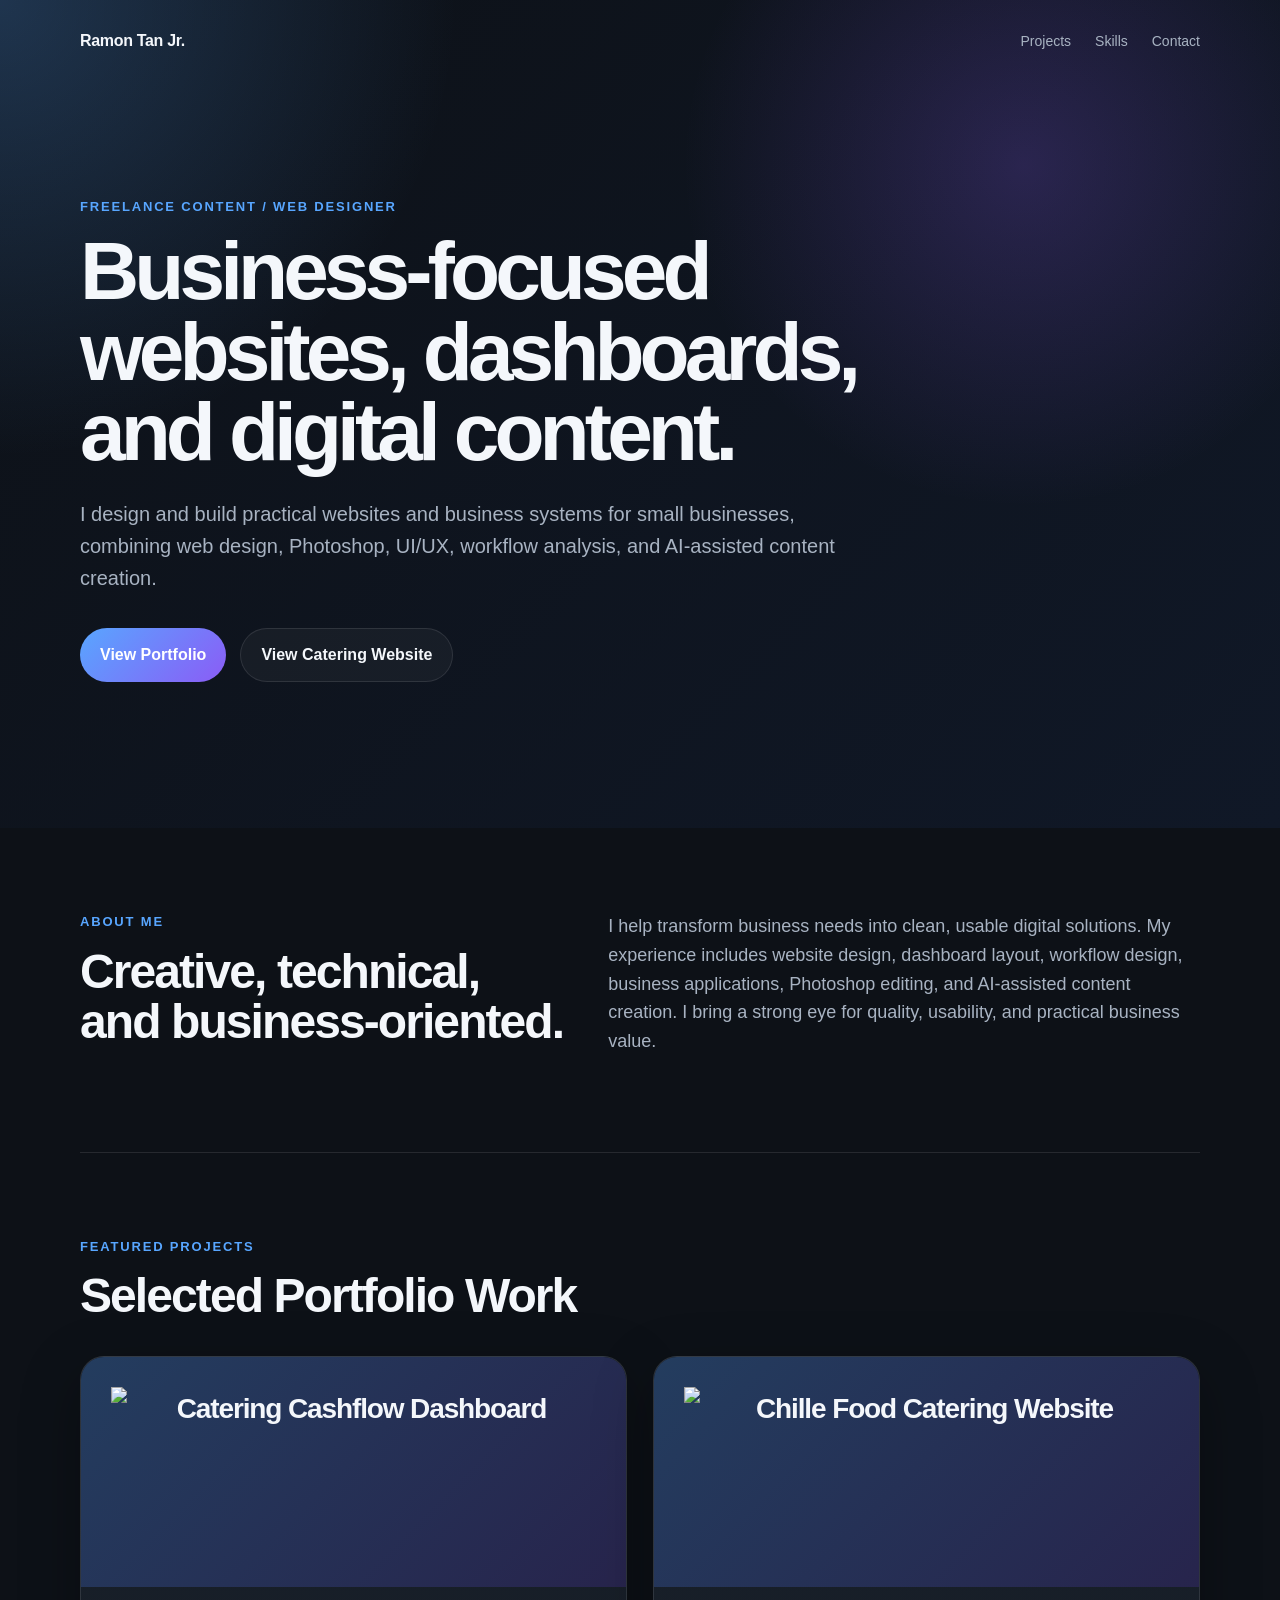
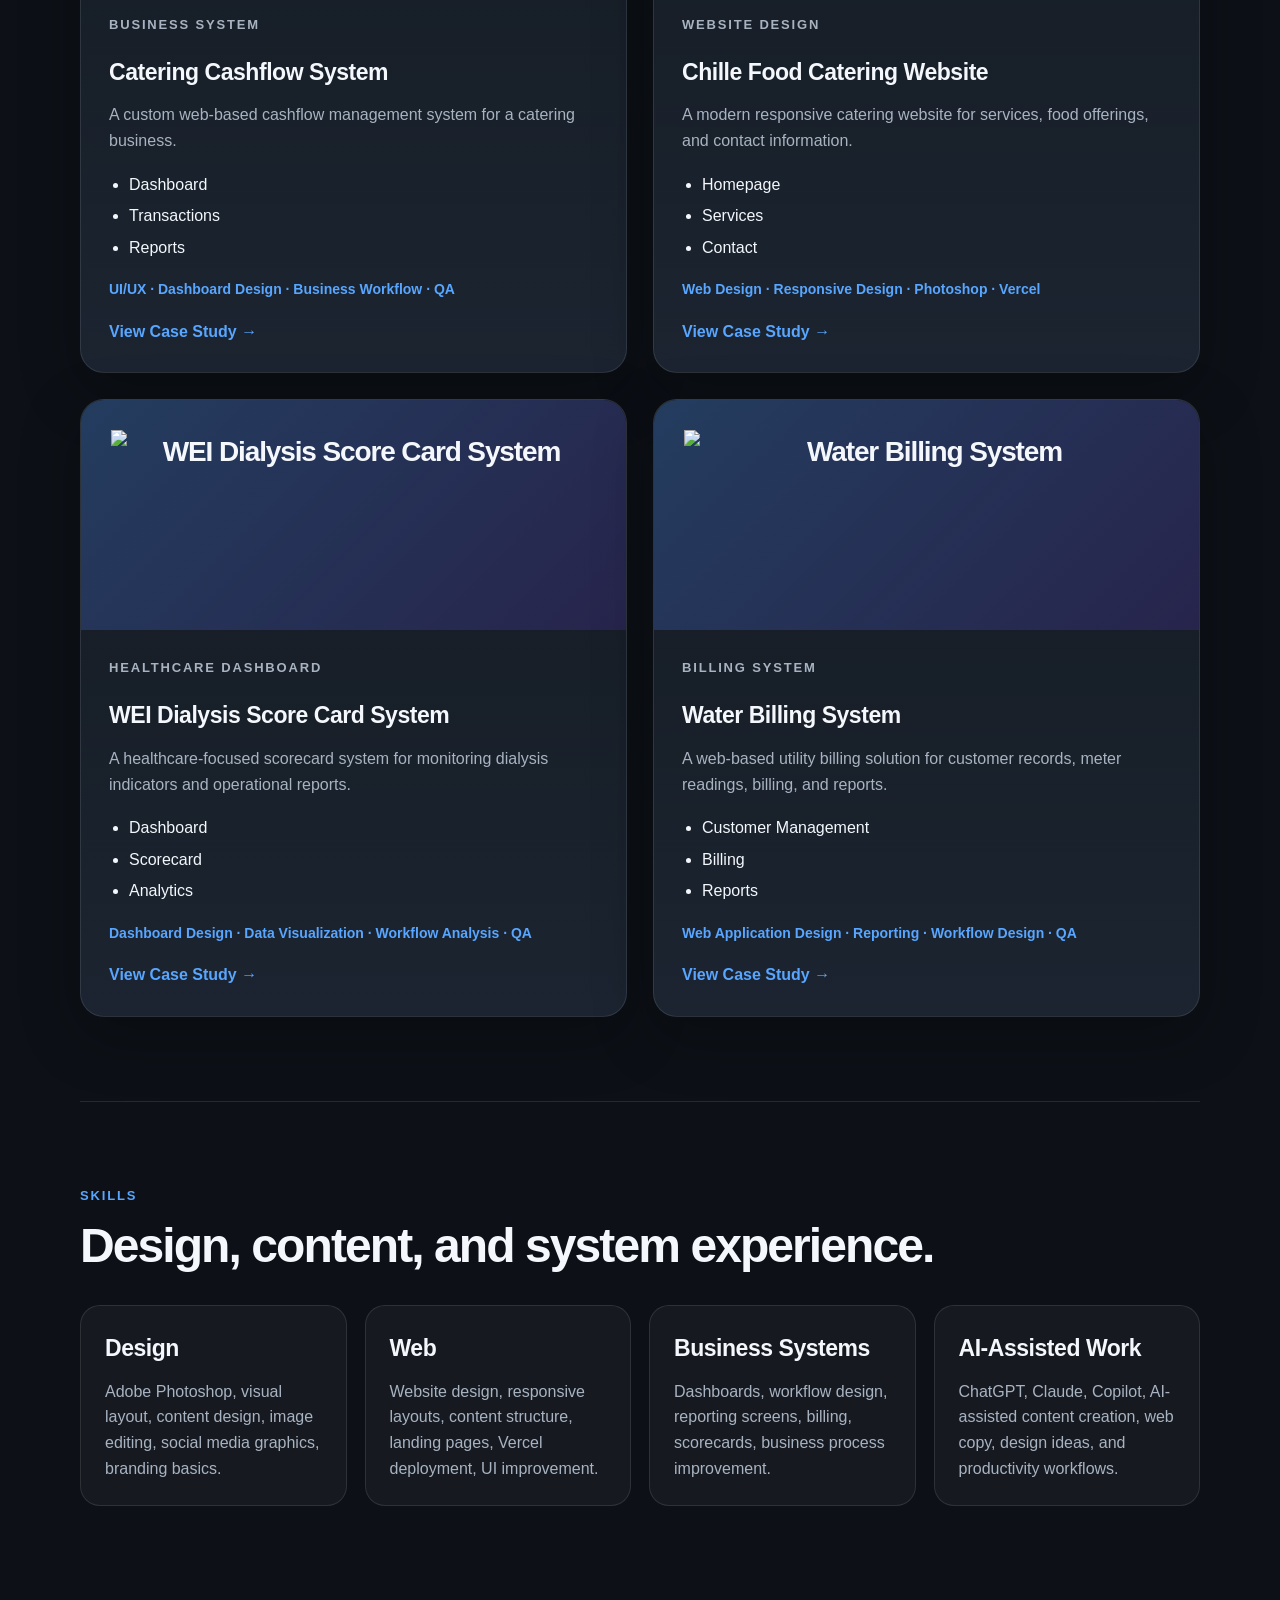
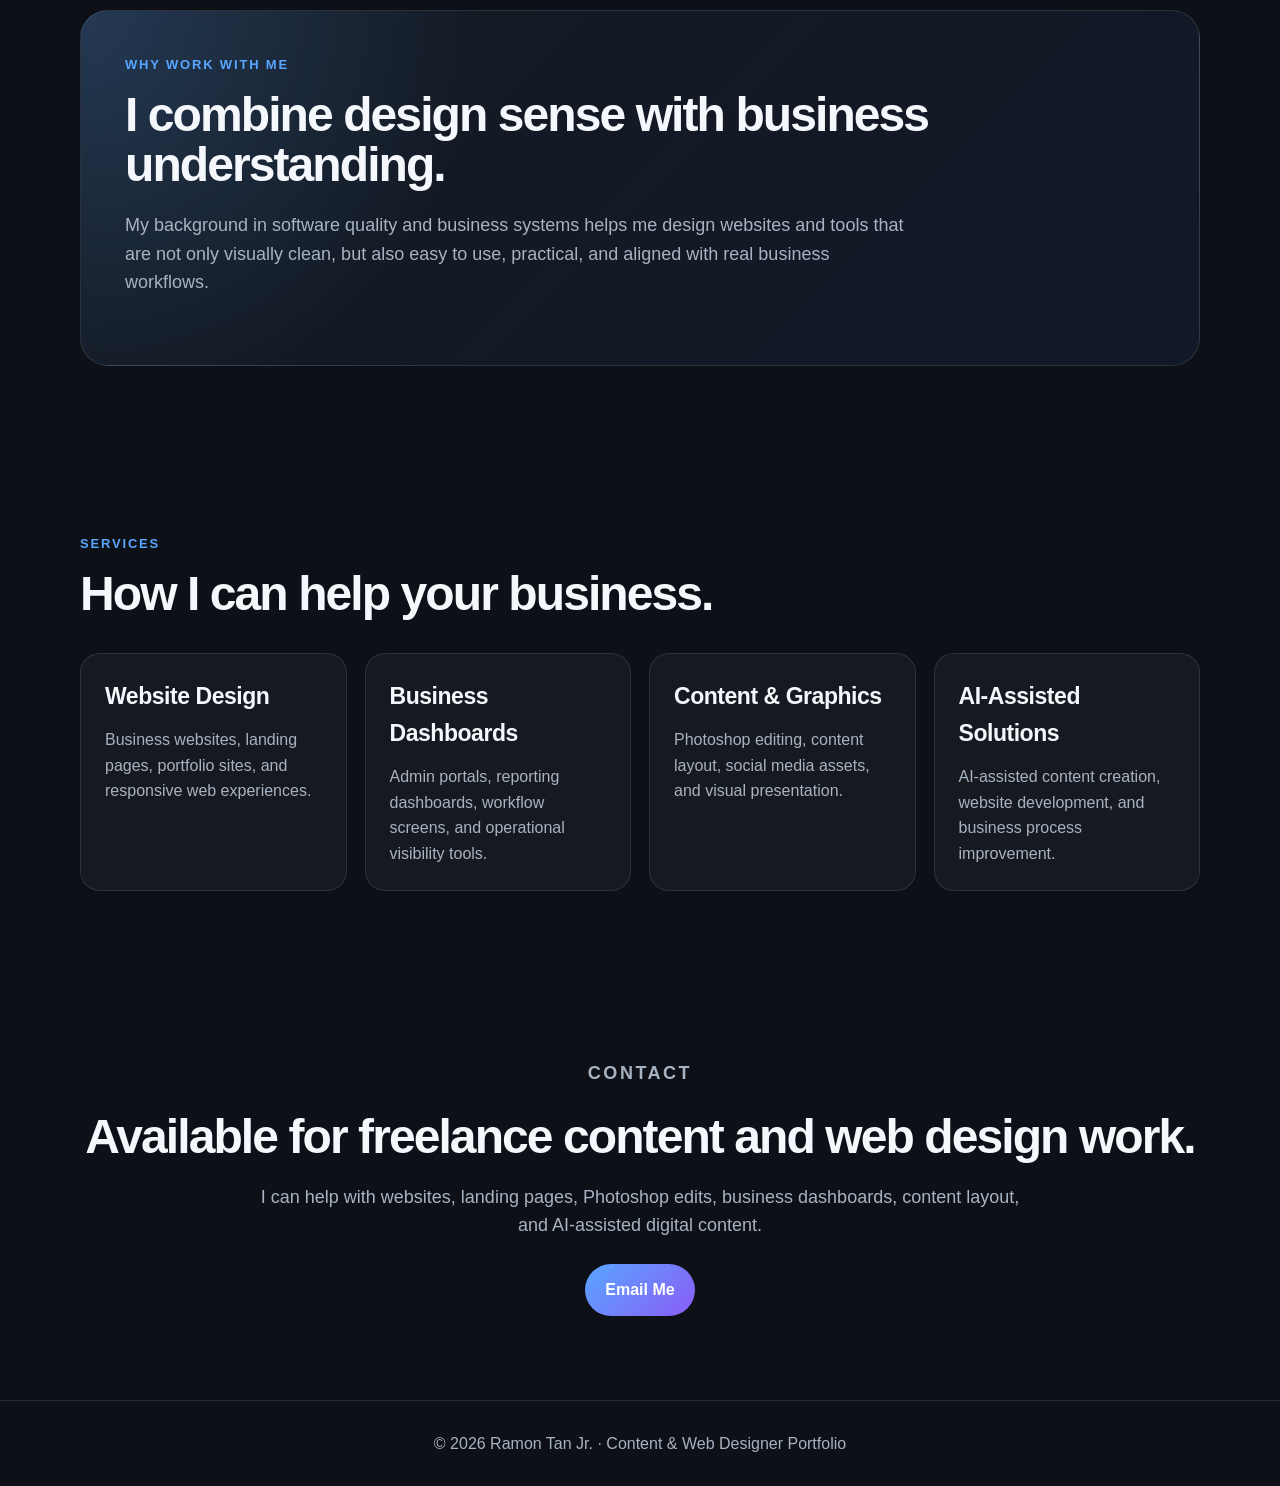
==== index.html @ 3f02e553 "Add files via upload" ====
<!DOCTYPE html>
<html lang="en">
   <head>
      <meta charset="UTF-8"/>
      <meta name="viewport" content="width=device-width, initial-scale=1.0"/>
      <title>Ramon Tan Jr. | Content & Web Designer Portfolio</title>
      <meta name="description" content="Portfolio of Ramon Tan Jr. - Content & Web Designer specializing in business websites, dashboards, Photoshop, UI/UX, and AI-assisted content creation."/>
      <link rel="stylesheet" href="styles.css"/>
   </head>
   <body>
      <header class="site-header home-header">
         <nav class="nav">
            <a class="logo" href="index.html">Ramon Tan Jr.</a>
            <div class="nav-links"><a href="index.html#projects">Projects</a><a href="index.html#skills">Skills</a><a href="index.html#contact">Contact</a></div>
         </nav>
         <section class="hero">
            <div class="hero-content">
               <p class="eyebrow">Freelance Content / Web Designer</p>
               <h1>Business-focused websites, dashboards, and digital content.</h1>
               <p class="hero-text">I design and build practical websites and business systems for small businesses, combining web design, Photoshop, UI/UX, workflow analysis, and AI-assisted content creation.</p>
               <div class="hero-actions"><a class="btn primary" href="#projects">View Portfolio</a><a class="btn secondary" href="https://chillefood.vercel.app/" target="_blank">View Catering Website</a></div>
            </div>
         </section>
      </header>
      <main>
         <section class="section intro">
            <div>
               <p class="section-label">About Me</p>
               <h2>Creative, technical, and business-oriented.</h2>
            </div>
            <p>I help transform business needs into clean, usable digital solutions. My experience includes website design, dashboard layout, workflow design, business applications, Photoshop editing, and AI-assisted content creation. I bring a strong eye for quality, usability, and practical business value.</p>
         </section>
         <section id="projects" class="section">
            <p class="section-label">Featured Projects</p>
            <h2>Selected Portfolio Work</h2>
            <div class="projects-grid">
               <article class="project-card">
                  <div class="project-image"><img src="../images/catering-cashflow/dashboard.jpg" alt="Catering Cashflow Dashboard"></div>
                  <div class="project-body">
                     <p class="tag">Business System</p>
                     <h3>Catering Cashflow System</h3>
                     <p>A custom web-based cashflow management system for a catering business.</p>
                     <ul>
                        <li>Dashboard</li>
                        <li>Transactions</li>
                        <li>Reports</li>
                     </ul>
                     <p class="skills-used">UI/UX · Dashboard Design · Business Workflow · QA</p>
                     <a class="text-link" href="projects/catering-cashflow.html">View Case Study →</a>
                  </div>
               </article>
               <article class="project-card">
                  <div class="project-image"><img src="../images/chillefood/homepage.jpg" alt="Chille Food Catering Website"></div>
                  <div class="project-body">
                     <p class="tag">Website Design</p>
                     <h3>Chille Food Catering Website</h3>
                     <p>A modern responsive catering website for services, food offerings, and contact information.</p>
                     <ul>
                        <li>Homepage</li>
                        <li>Services</li>
                        <li>Contact</li>
                     </ul>
                     <p class="skills-used">Web Design · Responsive Design · Photoshop · Vercel</p>
                     <a class="text-link" href="projects/chillefood.html">View Case Study →</a>
                  </div>
               </article>
               <article class="project-card">
                  <div class="project-image"><img src="../images/wei-dialysis/scorecard.jpg" alt="WEI Dialysis Score Card System"></div>
                  <div class="project-body">
                     <p class="tag">Healthcare Dashboard</p>
                     <h3>WEI Dialysis Score Card System</h3>
                     <p>A healthcare-focused scorecard system for monitoring dialysis indicators and operational reports.</p>
                     <ul>
                        <li>Dashboard</li>
                        <li>Scorecard</li>
                        <li>Analytics</li>
                     </ul>
                     <p class="skills-used">Dashboard Design · Data Visualization · Workflow Analysis · QA</p>
                     <a class="text-link" href="projects/wei-dialysis.html">View Case Study →</a>
                  </div>
               </article>
               <article class="project-card">
                  <div class="project-image"><img src="../images/water-billing/billing.jpg" alt="Water Billing System"></div>
                  <div class="project-body">
                     <p class="tag">Billing System</p>
                     <h3>Water Billing System</h3>
                     <p>A web-based utility billing solution for customer records, meter readings, billing, and reports.</p>
                     <ul>
                        <li>Customer Management</li>
                        <li>Billing</li>
                        <li>Reports</li>
                     </ul>
                     <p class="skills-used">Web Application Design · Reporting · Workflow Design · QA</p>
                     <a class="text-link" href="projects/water-billing.html">View Case Study →</a>
                  </div>
               </article>
            </div>
         </section>
         <section id="skills" class="section skills-section">
            <p class="section-label">Skills</p>
            <h2>Design, content, and system experience.</h2>
            <div class="skills-grid">
               <div class="skill-box">
                  <h3>Design</h3>
                  <p>Adobe Photoshop, visual layout, content design, image editing, social media graphics, branding basics.</p>
               </div>
               <div class="skill-box">
                  <h3>Web</h3>
                  <p>Website design, responsive layouts, content structure, landing pages, Vercel deployment, UI improvement.</p>
               </div>
               <div class="skill-box">
                  <h3>Business Systems</h3>
                  <p>Dashboards, workflow design, reporting screens, billing, scorecards, business process improvement.</p>
               </div>
               <div class="skill-box">
                  <h3>AI-Assisted Work</h3>
                  <p>ChatGPT, Claude, Copilot, AI-assisted content creation, web copy, design ideas, and productivity workflows.</p>
               </div>
            </div>
         </section>
         <section class="section value-section">
            <div class="value-card">
               <p class="section-label">Why Work With Me</p>
               <h2>I combine design sense with business understanding.</h2>
               <p>My background in software quality and business systems helps me design websites and tools that are not only visually clean, but also easy to use, practical, and aligned with real business workflows.</p>
            </div>
         </section>
         
<section class="section">
<p class="section-label">Services</p>
<h2>How I can help your business.</h2>
<div class="skills-grid">
<div class="skill-box"><h3>Website Design</h3><p>Business websites, landing pages, portfolio sites, and responsive web experiences.</p></div>
<div class="skill-box"><h3>Business Dashboards</h3><p>Admin portals, reporting dashboards, workflow screens, and operational visibility tools.</p></div>
<div class="skill-box"><h3>Content & Graphics</h3><p>Photoshop editing, content layout, social media assets, and visual presentation.</p></div>
<div class="skill-box"><h3>AI-Assisted Solutions</h3><p>AI-assisted content creation, website development, and business process improvement.</p></div>
</div>
</section>
<section id="contact" class="section contact-section">
            <p class="section-label">Contact</p>
            <h2>Available for freelance content and web design work.</h2>
            <p>I can help with websites, landing pages, Photoshop edits, business dashboards, content layout, and AI-assisted digital content.</p>
            <a class="btn primary" href="mailto:ramonjrtan@gmail.com">Email Me</a>
         </section>
      </main>
      <footer class="footer">
         <p>© 2026 Ramon Tan Jr. · Content & Web Designer Portfolio</p>
      </footer>
   </body>
</html>
---- styles.css ----
* {
	box-sizing: border-box;
	margin: 0;
	padding: 0
}

:root {
	--bg: #0d1117;
	--card: #151b23;
	--card-2: #1b2430;
	--text: #f4f7fb;
	--muted: #a8b3c2;
	--accent: #58a6ff;
	--accent-2: #8b5cf6;
	--border: rgba(255, 255, 255, .1)
}

html {
	scroll-behavior: smooth
}

body {
	font-family: Arial, Helvetica, sans-serif;
	background: var(--bg);
	color: var(--text);
	line-height: 1.6
}

a {
	color: inherit;
	text-decoration: none
}

.site-header {
	background: radial-gradient(circle at top left, rgba(88, 166, 255, .24), transparent 30%), radial-gradient(circle at 80% 20%, rgba(139, 92, 246, .22), transparent 28%), linear-gradient(135deg, #0d1117 0%, #101827 100%)
}

.home-header {
	min-height: 92vh
}

.nav {
	width: min(1120px, 92%);
	margin: 0 auto;
	padding: 28px 0;
	display: flex;
	align-items: center;
	justify-content: space-between
}

.logo {
	font-weight: 800;
	letter-spacing: -.02em
}

.nav-links {
	display: flex;
	gap: 24px;
	color: var(--muted);
	font-size: 14px
}

.nav-links a:hover {
	color: var(--text)
}

.hero,
.page-hero {
	width: min(1120px, 92%);
	margin: 0 auto
}

.hero {
	padding: 115px 0 80px
}

.page-hero {
	padding: 70px 0 80px
}

.hero-content,
.page-hero-content {
	max-width: 820px
}

.eyebrow,
.section-label,
.tag {
	color: var(--accent);
	text-transform: uppercase;
	font-size: 13px;
	letter-spacing: .14em;
	font-weight: 700;
	margin-bottom: 14px
}

h1 {
	font-size: clamp(44px, 7vw, 82px);
	line-height: .98;
	letter-spacing: -.06em;
	margin-bottom: 26px
}

.page-hero h1 {
	font-size: clamp(42px, 6vw, 72px)
}

h2 {
	font-size: clamp(30px, 4vw, 48px);
	line-height: 1.05;
	letter-spacing: -.04em;
	margin-bottom: 20px
}

h3 {
	font-size: 23px;
	margin-bottom: 12px;
	letter-spacing: -.02em
}

.hero-text,
.page-text {
	font-size: 20px;
	color: var(--muted);
	max-width: 760px;
	margin-bottom: 34px
}

.hero-actions,
.next-projects {
	display: flex;
	flex-wrap: wrap;
	gap: 14px
}

.btn {
	display: inline-flex;
	align-items: center;
	justify-content: center;
	padding: 13px 20px;
	border-radius: 999px;
	font-weight: 700;
	transition: transform .2s ease
}

.btn:hover {
	transform: translateY(-2px)
}

.primary {
	background: linear-gradient(135deg, var(--accent), var(--accent-2));
	color: #fff
}

.secondary {
	border: 1px solid var(--border);
	color: var(--text);
	background: rgba(255, 255, 255, .04)
}

.section {
	width: min(1120px, 92%);
	margin: 0 auto;
	padding: 84px 0
}

.intro {
	display: grid;
	grid-template-columns: .9fr 1.1fr;
	gap: 44px;
	border-bottom: 1px solid var(--border)
}

.intro p:last-child {
	color: var(--muted);
	font-size: 18px
}

.projects-grid {
	display: grid;
	grid-template-columns: repeat(2, minmax(0, 1fr));
	gap: 26px;
	margin-top: 34px
}

.project-card,
.screenshot-card {
	background: linear-gradient(180deg, var(--card), var(--card-2));
	border: 1px solid var(--border);
	border-radius: 24px;
	overflow: hidden;
	box-shadow: 0 18px 60px rgba(0, 0, 0, .28)
}

.project-image {
	min-height: 230px;
	display: grid;
	place-items: center;
	padding: 30px;
	background: linear-gradient(135deg, rgba(88, 166, 255, .26), rgba(139, 92, 246, .18)), #111827;
	font-size: 28px;
	font-weight: 800;
	text-align: center;
	letter-spacing: -.04em;
	color: var(--text);
	overflow: hidden
}

.project-image img,
.screenshot-placeholder img {
	width: 100%;
	height: 100%;
	object-fit: cover;
	display: block
}

.project-image.has-image {
	padding: 0
}

.project-body,
.screenshot-card-body {
	padding: 28px
}

.project-body p,
.screenshot-card-body p {
	color: var(--muted);
	margin-bottom: 18px
}

.project-body ul,
.detail-card ul {
	margin: 0 0 18px 20px;
	color: var(--text)
}

.project-body li,
.detail-card li {
	margin-bottom: 6px
}

.skills-used {
	font-size: 14px;
	color: var(--accent) !important;
	font-weight: 700
}

.text-link {
	color: var(--accent);
	font-weight: 700
}

.skills-section {
	border-top: 1px solid var(--border)
}

.skills-grid,
.details-grid {
	display: grid;
	grid-template-columns: repeat(4, minmax(0, 1fr));
	gap: 18px;
	margin-top: 34px
}

.skill-box,
.detail-card {
	padding: 24px;
	border: 1px solid var(--border);
	border-radius: 20px;
	background: rgba(255, 255, 255, .04)
}

.skill-box p,
.detail-card p {
	color: var(--muted)
}

.value-section {
	padding-top: 20px
}

.value-card {
	padding: 44px;
	border-radius: 28px;
	border: 1px solid var(--border);
	background: radial-gradient(circle at top left, rgba(88, 166, 255, .22), transparent 34%), linear-gradient(135deg, #151b23, #111827)
}

.value-card p:last-child,
.contact-section p {
	color: var(--muted);
	max-width: 780px;
	font-size: 18px;
	margin-bottom: 24px
}

.contact-section {
	text-align: center
}

.contact-section p {
	margin-left: auto;
	margin-right: auto
}

.screenshot-grid {
	display: grid;
	grid-template-columns: 1fr;
	gap: 34px;
	margin-top: 34px
}

.screenshot-placeholder {
	min-height: 420px;
	display: grid;
	place-items: center;
	padding: 30px;
	background: linear-gradient(135deg, rgba(88, 166, 255, .18), rgba(139, 92, 246, .16)), #111827;
	text-align: center;
	font-size: 32px;
	font-weight: 800;
	letter-spacing: -.04em
}

.screenshot-placeholder small {
	display: block;
	color: var(--muted);
	font-size: 14px;
	margin-top: 12px;
	letter-spacing: 0
}

.breadcrumb {
	color: var(--muted);
	margin-bottom: 18px;
	font-size: 14px
}

.breadcrumb a {
	color: var(--accent);
	font-weight: 700
}

.footer {
	border-top: 1px solid var(--border);
	color: var(--muted);
	text-align: center;
	padding: 30px 20px
}

@media(max-width:920px) {

	.intro,
	.projects-grid,
	.skills-grid,
	.details-grid {
		grid-template-columns: 1fr
	}

	.nav {
		align-items: flex-start;
		gap: 18px;
		flex-direction: column
	}

	.hero {
		padding-top: 72px
	}

	.nav-links {
		flex-wrap: wrap
	}

	.screenshot-placeholder {
		min-height: 280px
	}
}
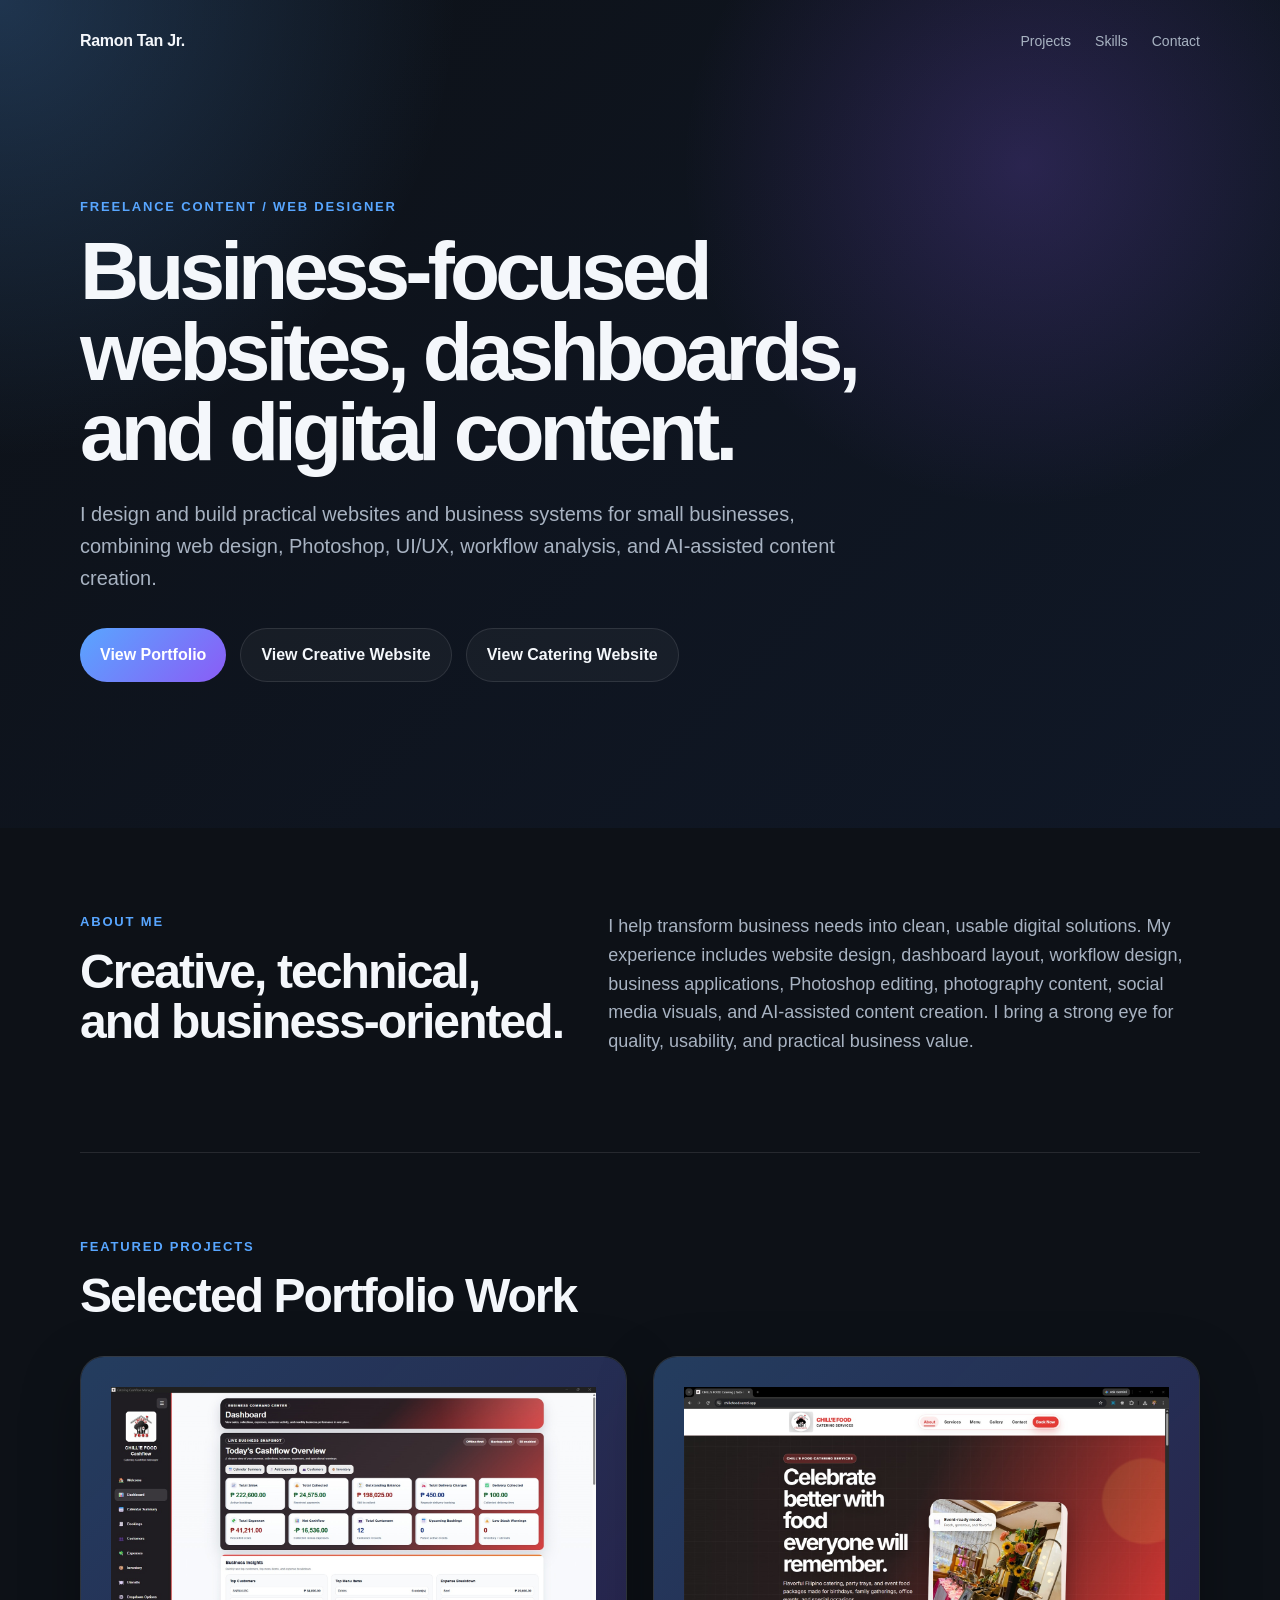
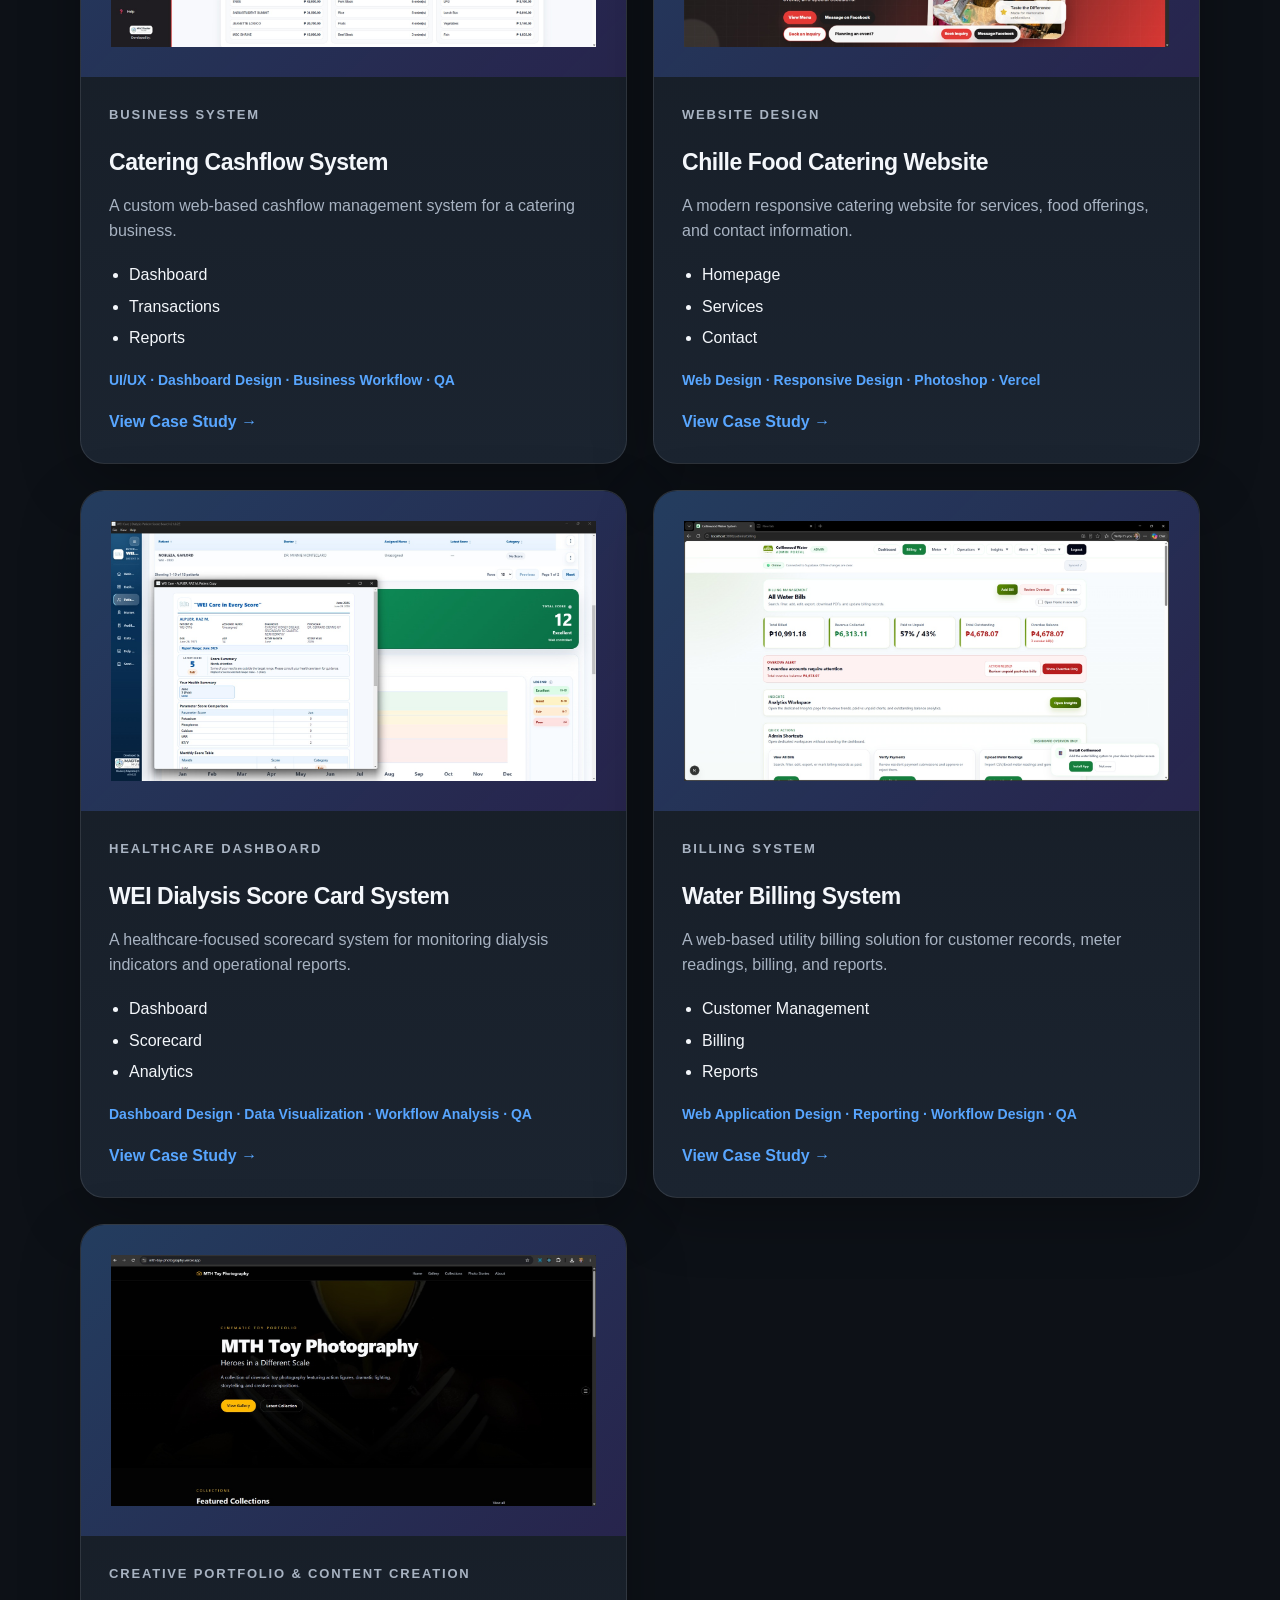
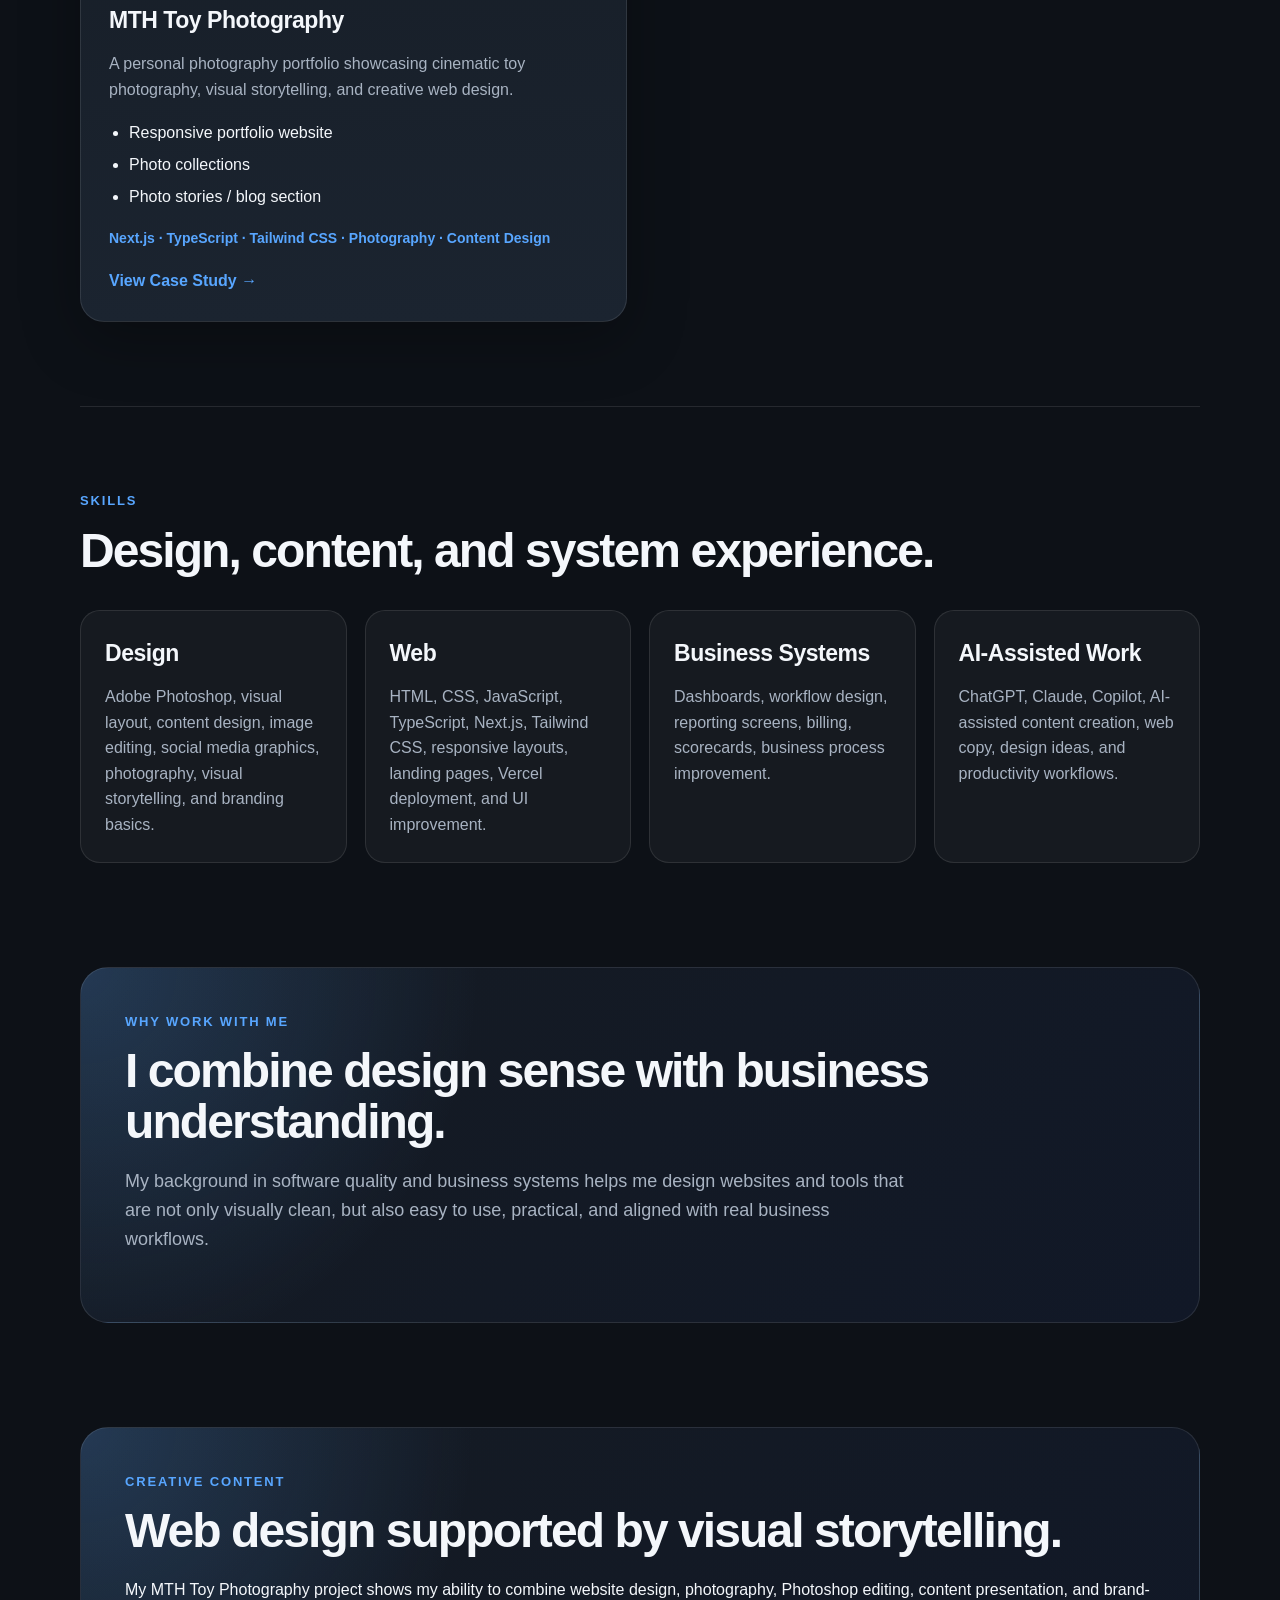
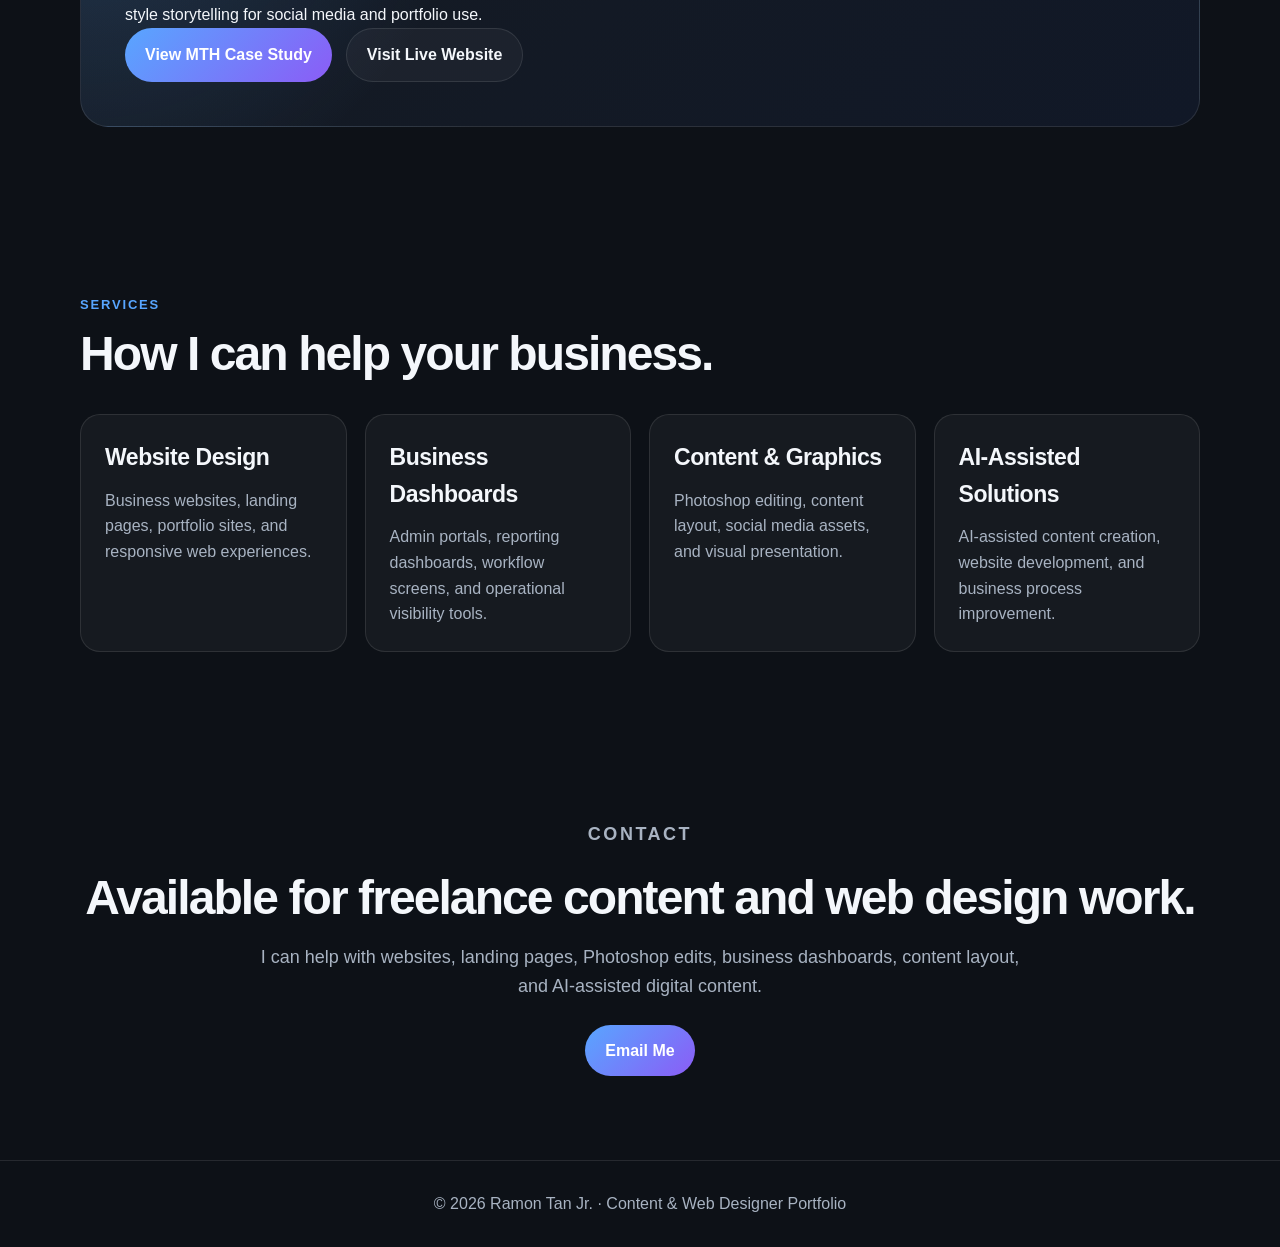
==== commit d00a8ef6: "Add MTH Toy Photography project and portfolio updates" ====
--- a/index.html
+++ b/index.html
@@ -18,7 +18,7 @@
                <p class="eyebrow">Freelance Content / Web Designer</p>
                <h1>Business-focused websites, dashboards, and digital content.</h1>
                <p class="hero-text">I design and build practical websites and business systems for small businesses, combining web design, Photoshop, UI/UX, workflow analysis, and AI-assisted content creation.</p>
-               <div class="hero-actions"><a class="btn primary" href="#projects">View Portfolio</a><a class="btn secondary" href="https://chillefood.vercel.app/" target="_blank">View Catering Website</a></div>
+               <div class="hero-actions"><a class="btn primary" href="#projects">View Portfolio</a><a class="btn secondary" href="https://mth-toy-photography.vercel.app/" target="_blank">View Creative Website</a><a class="btn secondary" href="https://chillefood.vercel.app/" target="_blank">View Catering Website</a></div>
             </div>
          </section>
       </header>
@@ -28,7 +28,7 @@
                <p class="section-label">About Me</p>
                <h2>Creative, technical, and business-oriented.</h2>
             </div>
-            <p>I help transform business needs into clean, usable digital solutions. My experience includes website design, dashboard layout, workflow design, business applications, Photoshop editing, and AI-assisted content creation. I bring a strong eye for quality, usability, and practical business value.</p>
+            <p>I help transform business needs into clean, usable digital solutions. My experience includes website design, dashboard layout, workflow design, business applications, Photoshop editing, photography content, social media visuals, and AI-assisted content creation. I bring a strong eye for quality, usability, and practical business value.</p>
          </section>
          <section id="projects" class="section">
             <p class="section-label">Featured Projects</p>
@@ -94,6 +94,22 @@
                      <a class="text-link" href="projects/water-billing.html">View Case Study →</a>
                   </div>
                </article>
+               <article class="project-card">
+                  <!-- <div class="project-image text-only"><div class="image-title">MTH Toy Photography<br/><small>Creative Portfolio Website</small></div></div> -->
+                  <div class="project-image"><img src="../images/mth-photography/homepage.jpg" alt="MTH Toy Photography"></div>
+                  <div class="project-body">
+                     <p class="tag">Creative Portfolio & Content Creation</p>
+                     <h3>MTH Toy Photography</h3>
+                     <p>A personal photography portfolio showcasing cinematic toy photography, visual storytelling, and creative web design.</p>
+                     <ul>
+                        <li>Responsive portfolio website</li>
+                        <li>Photo collections</li>
+                        <li>Photo stories / blog section</li>
+                     </ul>
+                     <p class="skills-used">Next.js · TypeScript · Tailwind CSS · Photography · Content Design</p>
+                     <a class="text-link" href="projects/mth-toy-photography.html">View Case Study →</a>
+                  </div>
+               </article>
             </div>
          </section>
          <section id="skills" class="section skills-section">
@@ -102,11 +118,11 @@
             <div class="skills-grid">
                <div class="skill-box">
                   <h3>Design</h3>
-                  <p>Adobe Photoshop, visual layout, content design, image editing, social media graphics, branding basics.</p>
+                  <p>Adobe Photoshop, visual layout, content design, image editing, social media graphics, photography, visual storytelling, and branding basics.</p>
                </div>
                <div class="skill-box">
                   <h3>Web</h3>
-                  <p>Website design, responsive layouts, content structure, landing pages, Vercel deployment, UI improvement.</p>
+                  <p>HTML, CSS, JavaScript, TypeScript, Next.js, Tailwind CSS, responsive layouts, landing pages, Vercel deployment, and UI improvement.</p>
                </div>
                <div class="skill-box">
                   <h3>Business Systems</h3>
@@ -126,6 +142,15 @@
             </div>
          </section>
          
+         <section class="section value-section">
+            <div class="value-card">
+               <p class="section-label">Creative Content</p>
+               <h2>Web design supported by visual storytelling.</h2>
+               <p>My MTH Toy Photography project shows my ability to combine website design, photography, Photoshop editing, content presentation, and brand-style storytelling for social media and portfolio use.</p>
+               <div class="hero-actions"><a class="btn primary" href="projects/mth-toy-photography.html">View MTH Case Study</a><a class="btn secondary" href="https://mth-toy-photography.vercel.app/" target="_blank">Visit Live Website</a></div>
+            </div>
+         </section>
+
 <section class="section">
 <p class="section-label">Services</p>
 <h2>How I can help your business.</h2>
--- a/styles.css
+++ b/styles.css
@@ -1,378 +1,391 @@
-* {
-	box-sizing: border-box;
-	margin: 0;
-	padding: 0
-}
-
-:root {
-	--bg: #0d1117;
-	--card: #151b23;
-	--card-2: #1b2430;
-	--text: #f4f7fb;
-	--muted: #a8b3c2;
-	--accent: #58a6ff;
-	--accent-2: #8b5cf6;
-	--border: rgba(255, 255, 255, .1)
-}
-
-html {
-	scroll-behavior: smooth
-}
-
-body {
-	font-family: Arial, Helvetica, sans-serif;
-	background: var(--bg);
-	color: var(--text);
-	line-height: 1.6
-}
-
-a {
-	color: inherit;
-	text-decoration: none
-}
-
-.site-header {
-	background: radial-gradient(circle at top left, rgba(88, 166, 255, .24), transparent 30%), radial-gradient(circle at 80% 20%, rgba(139, 92, 246, .22), transparent 28%), linear-gradient(135deg, #0d1117 0%, #101827 100%)
-}
-
-.home-header {
-	min-height: 92vh
-}
-
-.nav {
-	width: min(1120px, 92%);
-	margin: 0 auto;
-	padding: 28px 0;
-	display: flex;
-	align-items: center;
-	justify-content: space-between
-}
-
-.logo {
-	font-weight: 800;
-	letter-spacing: -.02em
-}
-
-.nav-links {
-	display: flex;
-	gap: 24px;
-	color: var(--muted);
-	font-size: 14px
-}
-
-.nav-links a:hover {
-	color: var(--text)
-}
-
-.hero,
-.page-hero {
-	width: min(1120px, 92%);
-	margin: 0 auto
-}
-
-.hero {
-	padding: 115px 0 80px
-}
-
-.page-hero {
-	padding: 70px 0 80px
-}
-
-.hero-content,
-.page-hero-content {
-	max-width: 820px
-}
-
-.eyebrow,
-.section-label,
-.tag {
-	color: var(--accent);
-	text-transform: uppercase;
-	font-size: 13px;
-	letter-spacing: .14em;
-	font-weight: 700;
-	margin-bottom: 14px
-}
-
-h1 {
-	font-size: clamp(44px, 7vw, 82px);
-	line-height: .98;
-	letter-spacing: -.06em;
-	margin-bottom: 26px
-}
-
-.page-hero h1 {
-	font-size: clamp(42px, 6vw, 72px)
-}
-
-h2 {
-	font-size: clamp(30px, 4vw, 48px);
-	line-height: 1.05;
-	letter-spacing: -.04em;
-	margin-bottom: 20px
-}
-
-h3 {
-	font-size: 23px;
-	margin-bottom: 12px;
-	letter-spacing: -.02em
-}
-
-.hero-text,
-.page-text {
-	font-size: 20px;
-	color: var(--muted);
-	max-width: 760px;
-	margin-bottom: 34px
-}
-
-.hero-actions,
-.next-projects {
-	display: flex;
-	flex-wrap: wrap;
-	gap: 14px
-}
-
-.btn {
-	display: inline-flex;
-	align-items: center;
-	justify-content: center;
-	padding: 13px 20px;
-	border-radius: 999px;
-	font-weight: 700;
-	transition: transform .2s ease
-}
-
-.btn:hover {
-	transform: translateY(-2px)
-}
-
-.primary {
-	background: linear-gradient(135deg, var(--accent), var(--accent-2));
-	color: #fff
-}
-
-.secondary {
-	border: 1px solid var(--border);
-	color: var(--text);
-	background: rgba(255, 255, 255, .04)
-}
-
-.section {
-	width: min(1120px, 92%);
-	margin: 0 auto;
-	padding: 84px 0
-}
-
-.intro {
-	display: grid;
-	grid-template-columns: .9fr 1.1fr;
-	gap: 44px;
-	border-bottom: 1px solid var(--border)
-}
-
-.intro p:last-child {
-	color: var(--muted);
-	font-size: 18px
-}
-
-.projects-grid {
-	display: grid;
-	grid-template-columns: repeat(2, minmax(0, 1fr));
-	gap: 26px;
-	margin-top: 34px
-}
-
-.project-card,
-.screenshot-card {
-	background: linear-gradient(180deg, var(--card), var(--card-2));
-	border: 1px solid var(--border);
-	border-radius: 24px;
-	overflow: hidden;
-	box-shadow: 0 18px 60px rgba(0, 0, 0, .28)
-}
-
-.project-image {
-	min-height: 230px;
-	display: grid;
-	place-items: center;
-	padding: 30px;
-	background: linear-gradient(135deg, rgba(88, 166, 255, .26), rgba(139, 92, 246, .18)), #111827;
-	font-size: 28px;
-	font-weight: 800;
-	text-align: center;
-	letter-spacing: -.04em;
-	color: var(--text);
-	overflow: hidden
-}
-
-.project-image img,
-.screenshot-placeholder img {
-	width: 100%;
-	height: 100%;
-	object-fit: cover;
-	display: block
-}
-
-.project-image.has-image {
-	padding: 0
-}
-
-.project-body,
-.screenshot-card-body {
-	padding: 28px
-}
-
-.project-body p,
-.screenshot-card-body p {
-	color: var(--muted);
-	margin-bottom: 18px
-}
-
-.project-body ul,
-.detail-card ul {
-	margin: 0 0 18px 20px;
-	color: var(--text)
-}
-
-.project-body li,
-.detail-card li {
-	margin-bottom: 6px
-}
-
-.skills-used {
-	font-size: 14px;
-	color: var(--accent) !important;
-	font-weight: 700
-}
-
-.text-link {
-	color: var(--accent);
-	font-weight: 700
-}
-
-.skills-section {
-	border-top: 1px solid var(--border)
-}
-
-.skills-grid,
-.details-grid {
-	display: grid;
-	grid-template-columns: repeat(4, minmax(0, 1fr));
-	gap: 18px;
-	margin-top: 34px
-}
-
-.skill-box,
-.detail-card {
-	padding: 24px;
-	border: 1px solid var(--border);
-	border-radius: 20px;
-	background: rgba(255, 255, 255, .04)
-}
-
-.skill-box p,
-.detail-card p {
-	color: var(--muted)
-}
-
-.value-section {
-	padding-top: 20px
-}
-
-.value-card {
-	padding: 44px;
-	border-radius: 28px;
-	border: 1px solid var(--border);
-	background: radial-gradient(circle at top left, rgba(88, 166, 255, .22), transparent 34%), linear-gradient(135deg, #151b23, #111827)
-}
-
-.value-card p:last-child,
-.contact-section p {
-	color: var(--muted);
-	max-width: 780px;
-	font-size: 18px;
-	margin-bottom: 24px
-}
-
-.contact-section {
-	text-align: center
-}
-
-.contact-section p {
-	margin-left: auto;
-	margin-right: auto
-}
-
-.screenshot-grid {
-	display: grid;
-	grid-template-columns: 1fr;
-	gap: 34px;
-	margin-top: 34px
-}
-
-.screenshot-placeholder {
-	min-height: 420px;
-	display: grid;
-	place-items: center;
-	padding: 30px;
-	background: linear-gradient(135deg, rgba(88, 166, 255, .18), rgba(139, 92, 246, .16)), #111827;
-	text-align: center;
-	font-size: 32px;
-	font-weight: 800;
-	letter-spacing: -.04em
-}
-
-.screenshot-placeholder small {
-	display: block;
-	color: var(--muted);
-	font-size: 14px;
-	margin-top: 12px;
-	letter-spacing: 0
-}
-
-.breadcrumb {
-	color: var(--muted);
-	margin-bottom: 18px;
-	font-size: 14px
-}
-
-.breadcrumb a {
-	color: var(--accent);
-	font-weight: 700
-}
-
-.footer {
-	border-top: 1px solid var(--border);
-	color: var(--muted);
-	text-align: center;
-	padding: 30px 20px
-}
-
-@media(max-width:920px) {
-
-	.intro,
-	.projects-grid,
-	.skills-grid,
-	.details-grid {
-		grid-template-columns: 1fr
-	}
-
-	.nav {
-		align-items: flex-start;
-		gap: 18px;
-		flex-direction: column
-	}
-
-	.hero {
-		padding-top: 72px
-	}
-
-	.nav-links {
-		flex-wrap: wrap
-	}
-
-	.screenshot-placeholder {
-		min-height: 280px
-	}
-}+* {
+	box-sizing: border-box;
+	margin: 0;
+	padding: 0
+}
+
+:root {
+	--bg: #0d1117;
+	--card: #151b23;
+	--card-2: #1b2430;
+	--text: #f4f7fb;
+	--muted: #a8b3c2;
+	--accent: #58a6ff;
+	--accent-2: #8b5cf6;
+	--border: rgba(255, 255, 255, .1)
+}
+
+html {
+	scroll-behavior: smooth
+}
+
+body {
+	font-family: Arial, Helvetica, sans-serif;
+	background: var(--bg);
+	color: var(--text);
+	line-height: 1.6
+}
+
+a {
+	color: inherit;
+	text-decoration: none
+}
+
+.site-header {
+	background: radial-gradient(circle at top left, rgba(88, 166, 255, .24), transparent 30%), radial-gradient(circle at 80% 20%, rgba(139, 92, 246, .22), transparent 28%), linear-gradient(135deg, #0d1117 0%, #101827 100%)
+}
+
+.home-header {
+	min-height: 92vh
+}
+
+.nav {
+	width: min(1120px, 92%);
+	margin: 0 auto;
+	padding: 28px 0;
+	display: flex;
+	align-items: center;
+	justify-content: space-between
+}
+
+.logo {
+	font-weight: 800;
+	letter-spacing: -.02em
+}
+
+.nav-links {
+	display: flex;
+	gap: 24px;
+	color: var(--muted);
+	font-size: 14px
+}
+
+.nav-links a:hover {
+	color: var(--text)
+}
+
+.hero,
+.page-hero {
+	width: min(1120px, 92%);
+	margin: 0 auto
+}
+
+.hero {
+	padding: 115px 0 80px
+}
+
+.page-hero {
+	padding: 70px 0 80px
+}
+
+.hero-content,
+.page-hero-content {
+	max-width: 820px
+}
+
+.eyebrow,
+.section-label,
+.tag {
+	color: var(--accent);
+	text-transform: uppercase;
+	font-size: 13px;
+	letter-spacing: .14em;
+	font-weight: 700;
+	margin-bottom: 14px
+}
+
+h1 {
+	font-size: clamp(44px, 7vw, 82px);
+	line-height: .98;
+	letter-spacing: -.06em;
+	margin-bottom: 26px
+}
+
+.page-hero h1 {
+	font-size: clamp(42px, 6vw, 72px)
+}
+
+h2 {
+	font-size: clamp(30px, 4vw, 48px);
+	line-height: 1.05;
+	letter-spacing: -.04em;
+	margin-bottom: 20px
+}
+
+h3 {
+	font-size: 23px;
+	margin-bottom: 12px;
+	letter-spacing: -.02em
+}
+
+.hero-text,
+.page-text {
+	font-size: 20px;
+	color: var(--muted);
+	max-width: 760px;
+	margin-bottom: 34px
+}
+
+.hero-actions,
+.next-projects {
+	display: flex;
+	flex-wrap: wrap;
+	gap: 14px
+}
+
+.btn {
+	display: inline-flex;
+	align-items: center;
+	justify-content: center;
+	padding: 13px 20px;
+	border-radius: 999px;
+	font-weight: 700;
+	transition: transform .2s ease
+}
+
+.btn:hover {
+	transform: translateY(-2px)
+}
+
+.primary {
+	background: linear-gradient(135deg, var(--accent), var(--accent-2));
+	color: #fff
+}
+
+.secondary {
+	border: 1px solid var(--border);
+	color: var(--text);
+	background: rgba(255, 255, 255, .04)
+}
+
+.section {
+	width: min(1120px, 92%);
+	margin: 0 auto;
+	padding: 84px 0
+}
+
+.intro {
+	display: grid;
+	grid-template-columns: .9fr 1.1fr;
+	gap: 44px;
+	border-bottom: 1px solid var(--border)
+}
+
+.intro p:last-child {
+	color: var(--muted);
+	font-size: 18px
+}
+
+.projects-grid {
+	display: grid;
+	grid-template-columns: repeat(2, minmax(0, 1fr));
+	gap: 26px;
+	margin-top: 34px
+}
+
+.project-card,
+.screenshot-card {
+	background: linear-gradient(180deg, var(--card), var(--card-2));
+	border: 1px solid var(--border);
+	border-radius: 24px;
+	overflow: hidden;
+	box-shadow: 0 18px 60px rgba(0, 0, 0, .28)
+}
+
+.project-image {
+	min-height: 230px;
+	display: grid;
+	place-items: center;
+	padding: 30px;
+	background: linear-gradient(135deg, rgba(88, 166, 255, .26), rgba(139, 92, 246, .18)), #111827;
+	font-size: 28px;
+	font-weight: 800;
+	text-align: center;
+	letter-spacing: -.04em;
+	color: var(--text);
+	overflow: hidden
+}
+
+.project-image img,
+.screenshot-placeholder img {
+	width: 100%;
+	height: 100%;
+	object-fit: cover;
+	display: block
+}
+
+.project-image.has-image {
+	padding: 0
+}
+
+.project-body,
+.screenshot-card-body {
+	padding: 28px
+}
+
+.project-body p,
+.screenshot-card-body p {
+	color: var(--muted);
+	margin-bottom: 18px
+}
+
+.project-body ul,
+.detail-card ul {
+	margin: 0 0 18px 20px;
+	color: var(--text)
+}
+
+.project-body li,
+.detail-card li {
+	margin-bottom: 6px
+}
+
+.skills-used {
+	font-size: 14px;
+	color: var(--accent) !important;
+	font-weight: 700
+}
+
+.text-link {
+	color: var(--accent);
+	font-weight: 700
+}
+
+.skills-section {
+	border-top: 1px solid var(--border)
+}
+
+.skills-grid,
+.details-grid {
+	display: grid;
+	grid-template-columns: repeat(4, minmax(0, 1fr));
+	gap: 18px;
+	margin-top: 34px
+}
+
+.skill-box,
+.detail-card {
+	padding: 24px;
+	border: 1px solid var(--border);
+	border-radius: 20px;
+	background: rgba(255, 255, 255, .04)
+}
+
+.skill-box p,
+.detail-card p {
+	color: var(--muted)
+}
+
+.value-section {
+	padding-top: 20px
+}
+
+.value-card {
+	padding: 44px;
+	border-radius: 28px;
+	border: 1px solid var(--border);
+	background: radial-gradient(circle at top left, rgba(88, 166, 255, .22), transparent 34%), linear-gradient(135deg, #151b23, #111827)
+}
+
+.value-card p:last-child,
+.contact-section p {
+	color: var(--muted);
+	max-width: 780px;
+	font-size: 18px;
+	margin-bottom: 24px
+}
+
+.contact-section {
+	text-align: center
+}
+
+.contact-section p {
+	margin-left: auto;
+	margin-right: auto
+}
+
+.screenshot-grid {
+	display: grid;
+	grid-template-columns: 1fr;
+	gap: 34px;
+	margin-top: 34px
+}
+
+.screenshot-placeholder {
+	min-height: 420px;
+	display: grid;
+	place-items: center;
+	padding: 30px;
+	background: linear-gradient(135deg, rgba(88, 166, 255, .18), rgba(139, 92, 246, .16)), #111827;
+	text-align: center;
+	font-size: 32px;
+	font-weight: 800;
+	letter-spacing: -.04em
+}
+
+.screenshot-placeholder small {
+	display: block;
+	color: var(--muted);
+	font-size: 14px;
+	margin-top: 12px;
+	letter-spacing: 0
+}
+
+.breadcrumb {
+	color: var(--muted);
+	margin-bottom: 18px;
+	font-size: 14px
+}
+
+.breadcrumb a {
+	color: var(--accent);
+	font-weight: 700
+}
+
+.footer {
+	border-top: 1px solid var(--border);
+	color: var(--muted);
+	text-align: center;
+	padding: 30px 20px
+}
+
+@media(max-width:920px) {
+
+	.intro,
+	.projects-grid,
+	.skills-grid,
+	.details-grid {
+		grid-template-columns: 1fr
+	}
+
+	.nav {
+		align-items: flex-start;
+		gap: 18px;
+		flex-direction: column
+	}
+
+	.hero {
+		padding-top: 72px
+	}
+
+	.nav-links {
+		flex-wrap: wrap
+	}
+
+	.screenshot-placeholder {
+		min-height: 280px
+	}
+}
+
+
+.feature-list {
+	margin-top: 22px;
+}
+
+.project-image.text-only {
+	min-height: 260px;
+}
+
+.project-image .image-title {
+	max-width: 420px;
+}
